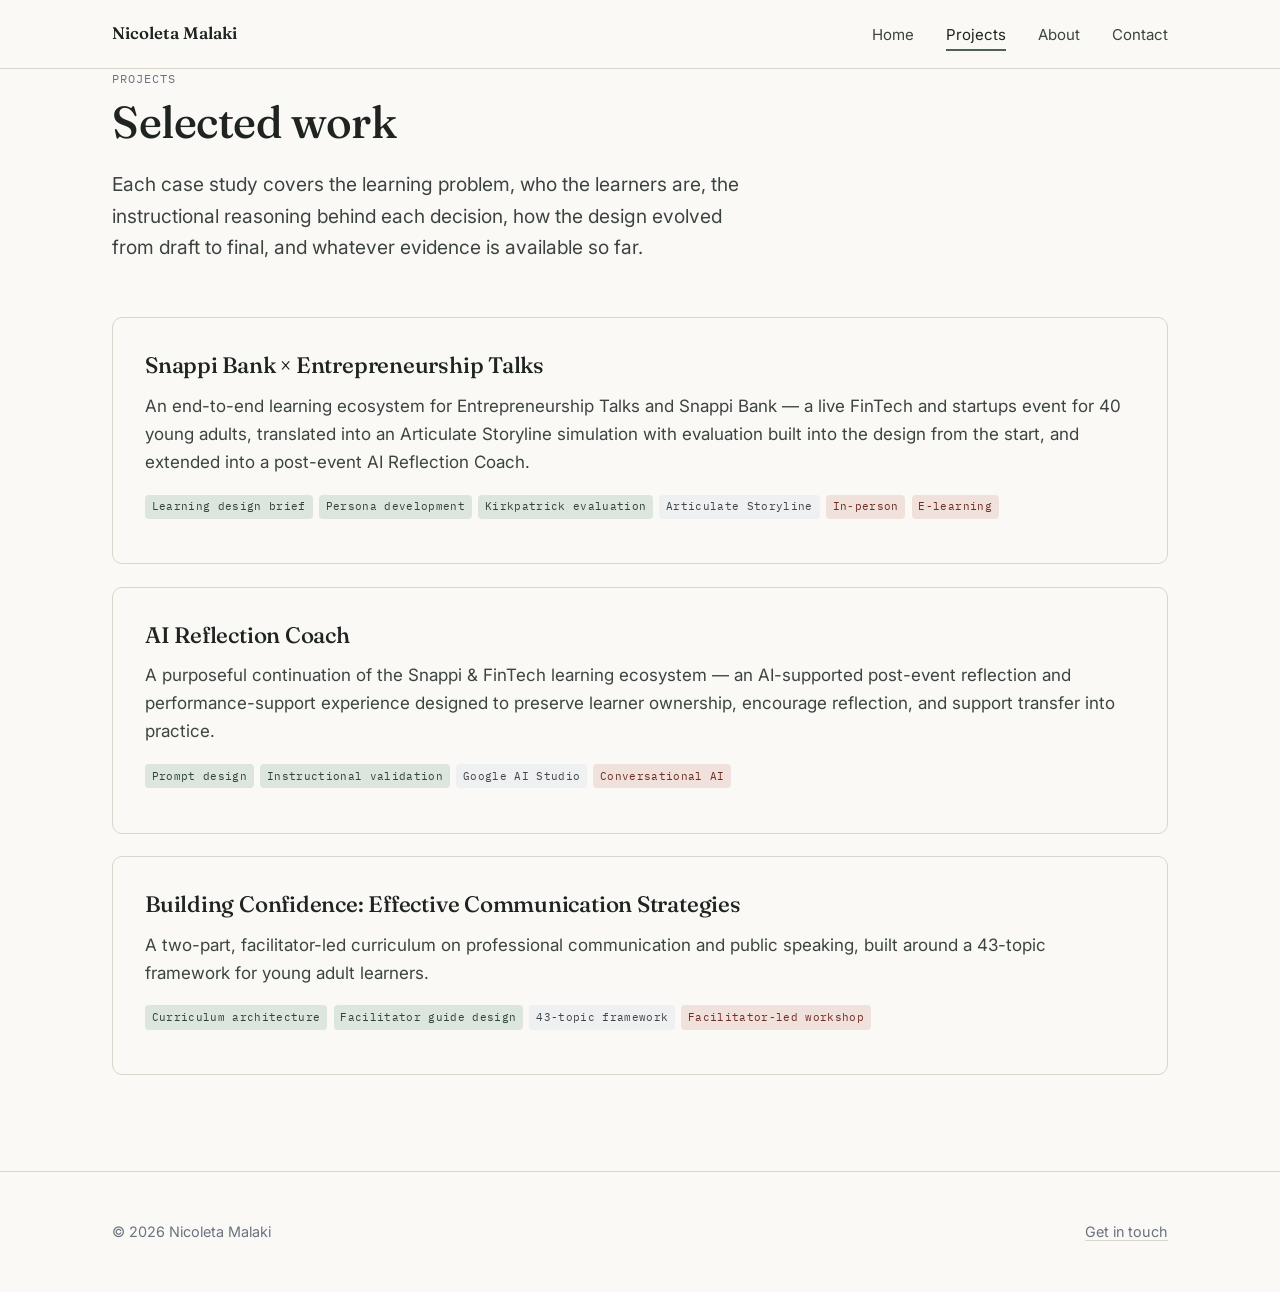
==== projects.html @ 8c51b5e6 "Add files via upload" ====
<!DOCTYPE html>
<html lang="en">
<head>
<meta charset="UTF-8">
<meta name="viewport" content="width=device-width, initial-scale=1.0">
<title>Projects — Nicoleta Malaki</title>
<link rel="stylesheet" href="styles.css">
</head>
<body>
<a class="skip-link" href="#main">Skip to content</a>

<nav class="site-nav" aria-label="Primary">
  <div class="wrap">
    <a class="brand" href="index.html">Nicoleta Malaki</a>
    <button class="nav-toggle" aria-expanded="false" aria-controls="nav-links">Menu</button>
    <ul class="nav-links" id="nav-links">
      <li><a href="index.html">Home</a></li>
      <li><a href="projects.html" aria-current="page">Projects</a></li>
      <li><a href="about.html">About</a></li>
      <li><a href="contact.html">Contact</a></li>
    </ul>
  </div>
</nav>

<main id="main">
  <section class="wrap" style="padding-bottom:1rem;">
    <span class="eyebrow">Projects</span>
    <h1 style="font-size:clamp(2rem,3.6vw,2.8rem);">Selected work</h1>
    <p class="lede">Each case study covers the learning problem, who the learners are, the instructional reasoning behind each decision, how the design evolved from draft to final, and whatever evidence is available so far.</p>
  </section>

  <section class="wrap" style="padding-top:1rem;display:flex;flex-direction:column;gap:1.4rem;">
    <h2 class="sr-only">Case studies</h2>

    <a class="card-link" href="case-studies/snappi.html">
      <div class="card" style="padding:2rem;">
        <h3 style="font-size:1.4rem;">Snappi Bank × Entrepreneurship Talks</h3>
        <p>An end-to-end learning ecosystem for Entrepreneurship Talks and Snappi Bank — a live FinTech and startups event for 40 young adults, translated into an Articulate Storyline simulation with evaluation built into the design from the start, and extended into a post-event AI Reflection Coach.</p>
        <div class="tags-row">
          <span class="tag tag-skill">Learning design brief</span>
          <span class="tag tag-skill">Persona development</span>
          <span class="tag tag-skill">Kirkpatrick evaluation</span>
          <span class="tag tag-tool">Articulate Storyline</span>
          <span class="tag tag-modality">In-person</span>
          <span class="tag tag-modality">E-learning</span>
        </div>
      </div>
    </a>

    <a class="card-link" href="case-studies/ai-reflection-coach.html">
      <div class="card" style="padding:2rem;">
        <h3 style="font-size:1.4rem;">AI Reflection Coach</h3>
        <p>A purposeful continuation of the Snappi &amp; FinTech learning ecosystem — an AI-supported post-event reflection and performance-support experience designed to preserve learner ownership, encourage reflection, and support transfer into practice.</p>
        <div class="tags-row">
          <span class="tag tag-skill">Prompt design</span>
          <span class="tag tag-skill">Instructional validation</span>
          <span class="tag tag-tool">Google AI Studio</span>
          <span class="tag tag-modality">Conversational AI</span>
        </div>
      </div>
    </a>

    <a class="card-link" href="case-studies/building-confidence.html">
      <div class="card" style="padding:2rem;">
        <h3 style="font-size:1.4rem;">Building Confidence: Effective Communication Strategies</h3>
        <p>A two-part, facilitator-led curriculum on professional communication and public speaking, built around a 43-topic framework for young adult learners.</p>
        <div class="tags-row">
          <span class="tag tag-skill">Curriculum architecture</span>
          <span class="tag tag-skill">Facilitator guide design</span>
          <span class="tag tag-tool">43-topic framework</span>
          <span class="tag tag-modality">Facilitator-led workshop</span>
        </div>
      </div>
    </a>

  </section>
</main>

<footer class="site-footer">
  <div class="wrap">
    <p>© 2026 Nicoleta Malaki</p>
    <p><a href="contact.html">Get in touch</a></p>
  </div>
</footer>

<script src="script.js"></script>
</body>
</html>
---- styles.css ----
@import url('https://fonts.googleapis.com/css2?family=Fraunces:opsz,wght@9..144,400;9..144,500;9..144,600&family=Inter:wght@400;500;600&family=IBM+Plex+Mono:wght@400;500&display=swap');

:root{
  --paper:#FAF9F6;
  --paper-alt:#F2EFE7;
  --ink:#1F2421;
  --ink-soft:#3C4440;
  --slate:#6B7280;
  --slate-bg:#EEF0F2;
  --line:#DAD6CC;
  --moss:#4B6355;
  --moss-bg:#DCE5DE;
  --clay:#9C4A3C;
  --clay-bg:#F1E1DC;
  --font-display:'Fraunces',serif;
  --font-body:'Inter',sans-serif;
  --font-mono:'IBM Plex Mono',monospace;
  --maxw:1120px;
}

*{box-sizing:border-box;}
html{scroll-behavior:smooth;}
body{
  margin:0;
  background:var(--paper);
  color:var(--ink);
  font-family:var(--font-body);
  font-size:17px;
  line-height:1.65;
  -webkit-font-smoothing:antialiased;
}
img{max-width:100%;display:block;}
a{color:inherit;}
.wrap{max-width:var(--maxw);margin:0 auto;padding:0 32px;}

/* focus visibility */
a:focus-visible,button:focus-visible,input:focus-visible,textarea:focus-visible{
  outline:2px solid var(--moss);outline-offset:3px;
}
.skip-link{
  position:absolute;left:-999px;top:0;background:var(--ink);color:var(--paper);
  padding:10px 16px;z-index:100;font-family:var(--font-mono);font-size:13px;
}
.skip-link:focus{left:16px;top:16px;}

/* type */
h1,h2,h3{font-family:var(--font-display);font-weight:500;color:var(--ink);margin:0 0 .5em;letter-spacing:-0.01em;}
h1{font-size:clamp(2.4rem,4.6vw,3.6rem);line-height:1.08;font-weight:500;}
h2{font-size:clamp(1.6rem,2.8vw,2.1rem);line-height:1.2;}
h3{font-size:1.2rem;line-height:1.35;}
p{margin:0 0 1.1em;color:var(--ink-soft);}
.lede{font-size:1.2rem;color:var(--ink-soft);max-width:640px;}
.eyebrow{
  font-family:var(--font-mono);font-size:.72rem;letter-spacing:.09em;text-transform:uppercase;
  color:var(--slate);display:block;margin-bottom:.9em;
}

/* nav */
.site-nav{
  border-bottom:0.5px solid var(--line);
  position:sticky;top:0;background:rgba(250,249,246,.92);backdrop-filter:blur(6px);
  z-index:50;
}
.site-nav .wrap{display:flex;align-items:center;justify-content:space-between;height:68px;}
.brand{font-family:var(--font-display);font-weight:600;font-size:1.05rem;text-decoration:none;}
.nav-links{display:flex;gap:2rem;list-style:none;margin:0;padding:0;}
.nav-links a{
  text-decoration:none;font-size:.94rem;color:var(--ink-soft);
  padding:.3rem 0;border-bottom:2px solid transparent;
}
.nav-links a:hover,.nav-links a[aria-current="page"]{color:var(--ink);border-bottom-color:var(--moss);}
.nav-toggle{display:none;background:none;border:0.5px solid var(--line);border-radius:6px;padding:8px 10px;font-family:var(--font-mono);font-size:.8rem;}
@media(max-width:760px){
  .nav-links{position:fixed;top:68px;left:0;right:0;height:calc(100vh - 68px);overflow-y:auto;background:var(--paper);flex-direction:column;padding:2rem;gap:1.4rem;transform:translateY(-110%);transition:transform .25s ease;}
  .nav-links.open{transform:translateY(0);}
  .nav-toggle{display:block;}
}

/* footer */
.site-footer{border-top:0.5px solid var(--line);margin-top:6rem;padding:3rem 0;}
.site-footer .wrap{display:flex;justify-content:space-between;flex-wrap:wrap;gap:1rem;}
.site-footer p{color:var(--slate);font-size:.9rem;margin:0;}
.site-footer a{text-decoration:underline;text-decoration-color:var(--line);text-underline-offset:3px;}

/* buttons */
.btn{
  display:inline-flex;align-items:center;gap:.5em;
  font-family:var(--font-body);font-size:.95rem;font-weight:500;
  padding:.7em 1.3em;border-radius:6px;text-decoration:none;
  border:0.5px solid var(--ink);color:var(--ink);
}
.btn:hover{background:var(--ink);color:var(--paper);}
.btn-quiet{border-color:var(--line);color:var(--ink-soft);}
.btn-quiet:hover{background:var(--paper-alt);color:var(--ink);}

/* tags */
.tag{
  font-family:var(--font-mono);font-size:.7rem;letter-spacing:.03em;
  padding:.25em .6em;border-radius:4px;display:inline-block;
}
.tag-skill{background:var(--moss-bg);color:#2E4438;}
.tag-tool{background:var(--slate-bg);color:#3E454C;}
.tag-modality{background:var(--clay-bg);color:#6E2E22;}
.tags-row{display:flex;flex-wrap:wrap;gap:.4rem;margin:.8rem 0;}

/* cards */
.card{
  border:0.5px solid var(--line);border-radius:10px;padding:1.6rem;
  background:var(--paper);transition:border-color .15s ease;
}
.card:hover{border-color:var(--ink-soft);}
.card-link{text-decoration:none;display:block;}

/* design note (signature marginalia) */
.design-note{
  display:grid;grid-template-columns:120px 1fr;gap:1.5rem;
  margin:2.4rem 0;padding-left:1.2rem;border-left:2px solid var(--clay);
}
.design-note .label{font-family:var(--font-mono);font-size:.7rem;letter-spacing:.06em;text-transform:uppercase;color:var(--clay);padding-top:.15rem;}
.design-note p{font-size:.96rem;color:var(--ink-soft);margin:0;}
@media(max-width:640px){.design-note{grid-template-columns:1fr;gap:.4rem;}}

/* section rhythm */
section{padding:4.5rem 0;}
.section-border{border-top:0.5px solid var(--line);}
.divider{border:0;border-top:0.5px solid var(--line);margin:3rem 0;}

/* sr-only */
.sr-only{position:absolute;width:1px;height:1px;padding:0;margin:-1px;overflow:hidden;clip:rect(0,0,0,0);white-space:nowrap;border:0;}
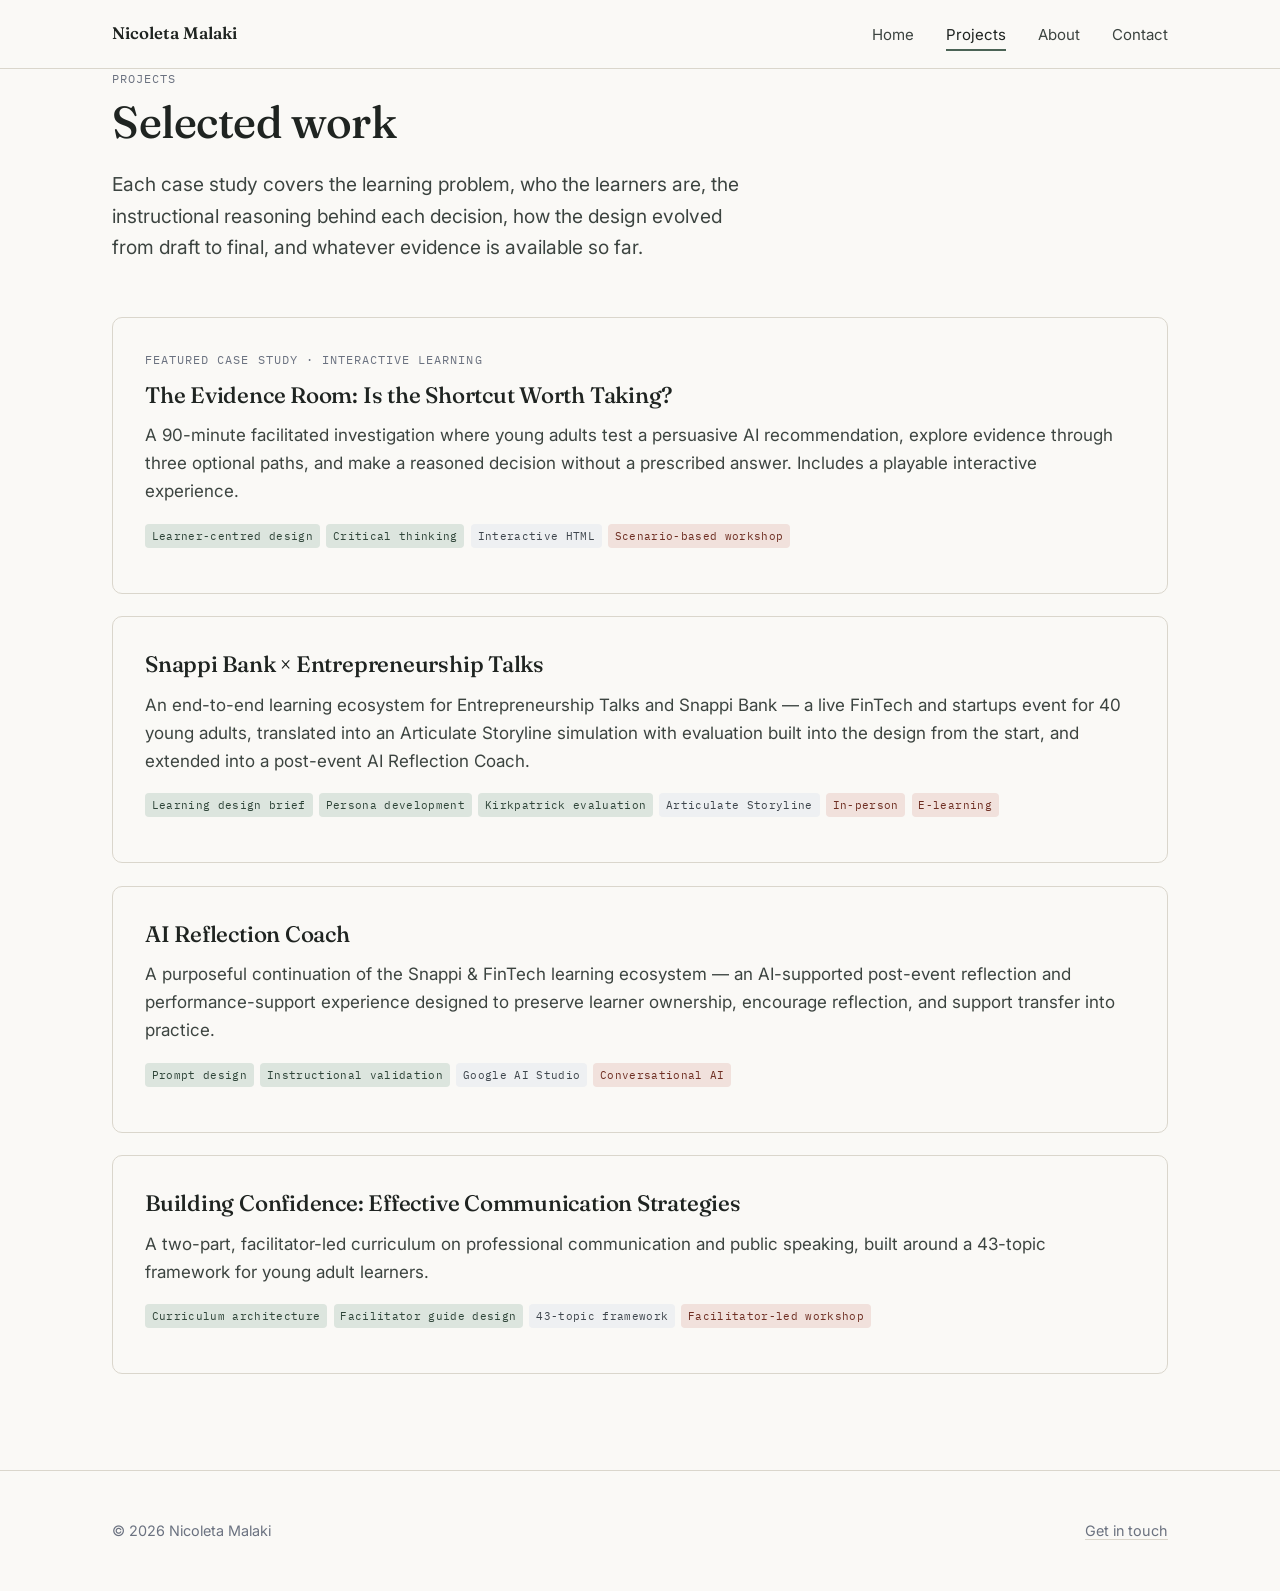
==== commit 2d1c464b: "Add files via upload Add Evidence Room to homepage and projects" ====
--- a/projects.html
+++ b/projects.html
@@ -31,6 +31,20 @@
 
   <section class="wrap" style="padding-top:1rem;display:flex;flex-direction:column;gap:1.4rem;">
     <h2 class="sr-only">Case studies</h2>
+
+    <a class="card-link" href="case-studies/evidence-room.html">
+      <div class="card" style="padding:2rem;">
+        <span class="eyebrow">Featured case study · Interactive learning</span>
+        <h3 style="font-size:1.4rem;">The Evidence Room: Is the Shortcut Worth Taking?</h3>
+        <p>A 90-minute facilitated investigation where young adults test a persuasive AI recommendation, explore evidence through three optional paths, and make a reasoned decision without a prescribed answer. Includes a playable interactive experience.</p>
+        <div class="tags-row">
+          <span class="tag tag-skill">Learner-centred design</span>
+          <span class="tag tag-skill">Critical thinking</span>
+          <span class="tag tag-tool">Interactive HTML</span>
+          <span class="tag tag-modality">Scenario-based workshop</span>
+        </div>
+      </div>
+    </a>
 
     <a class="card-link" href="case-studies/snappi.html">
       <div class="card" style="padding:2rem;">
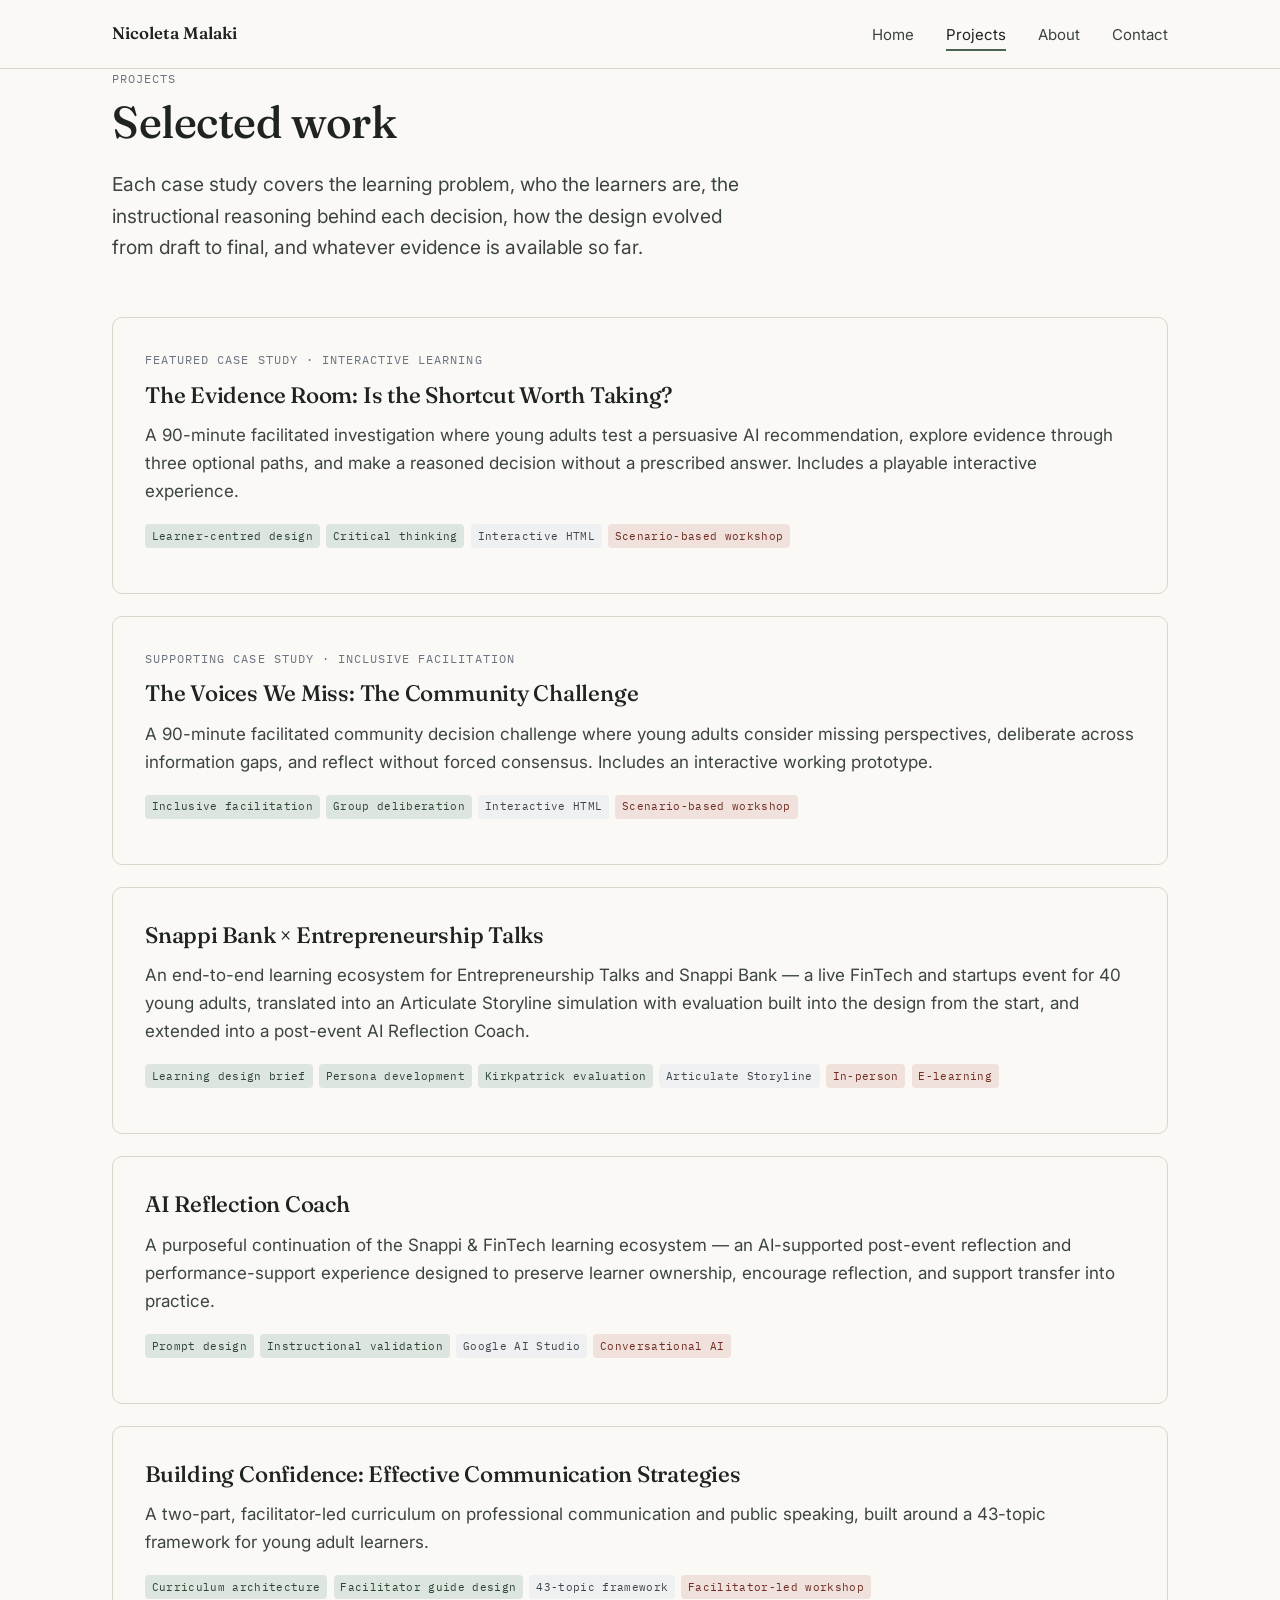
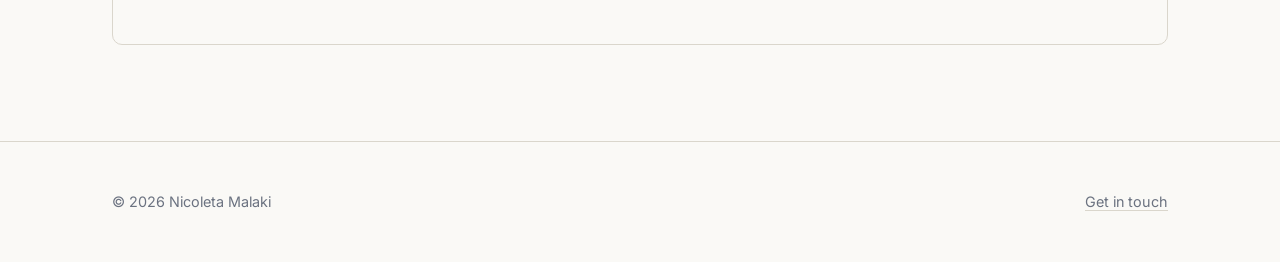
==== commit 6515df5e: "Add files via upload Updated projects.html to include The Voices We Miss case study alongside the ex" ====
--- a/projects.html
+++ b/projects.html
@@ -40,6 +40,19 @@
         <div class="tags-row">
           <span class="tag tag-skill">Learner-centred design</span>
           <span class="tag tag-skill">Critical thinking</span>
+          <span class="tag tag-tool">Interactive HTML</span>
+          <span class="tag tag-modality">Scenario-based workshop</span>
+        </div>
+      </div>
+    </a>
+<a class="card-link" href="case-studies/voices-we-miss.html">
+      <div class="card" style="padding:2rem;">
+        <span class="eyebrow">Supporting case study · Inclusive facilitation</span>
+        <h3 style="font-size:1.4rem;">The Voices We Miss: The Community Challenge</h3>
+        <p>A 90-minute facilitated community decision challenge where young adults consider missing perspectives, deliberate across information gaps, and reflect without forced consensus. Includes an interactive working prototype.</p>
+        <div class="tags-row">
+          <span class="tag tag-skill">Inclusive facilitation</span>
+          <span class="tag tag-skill">Group deliberation</span>
           <span class="tag tag-tool">Interactive HTML</span>
           <span class="tag tag-modality">Scenario-based workshop</span>
         </div>
